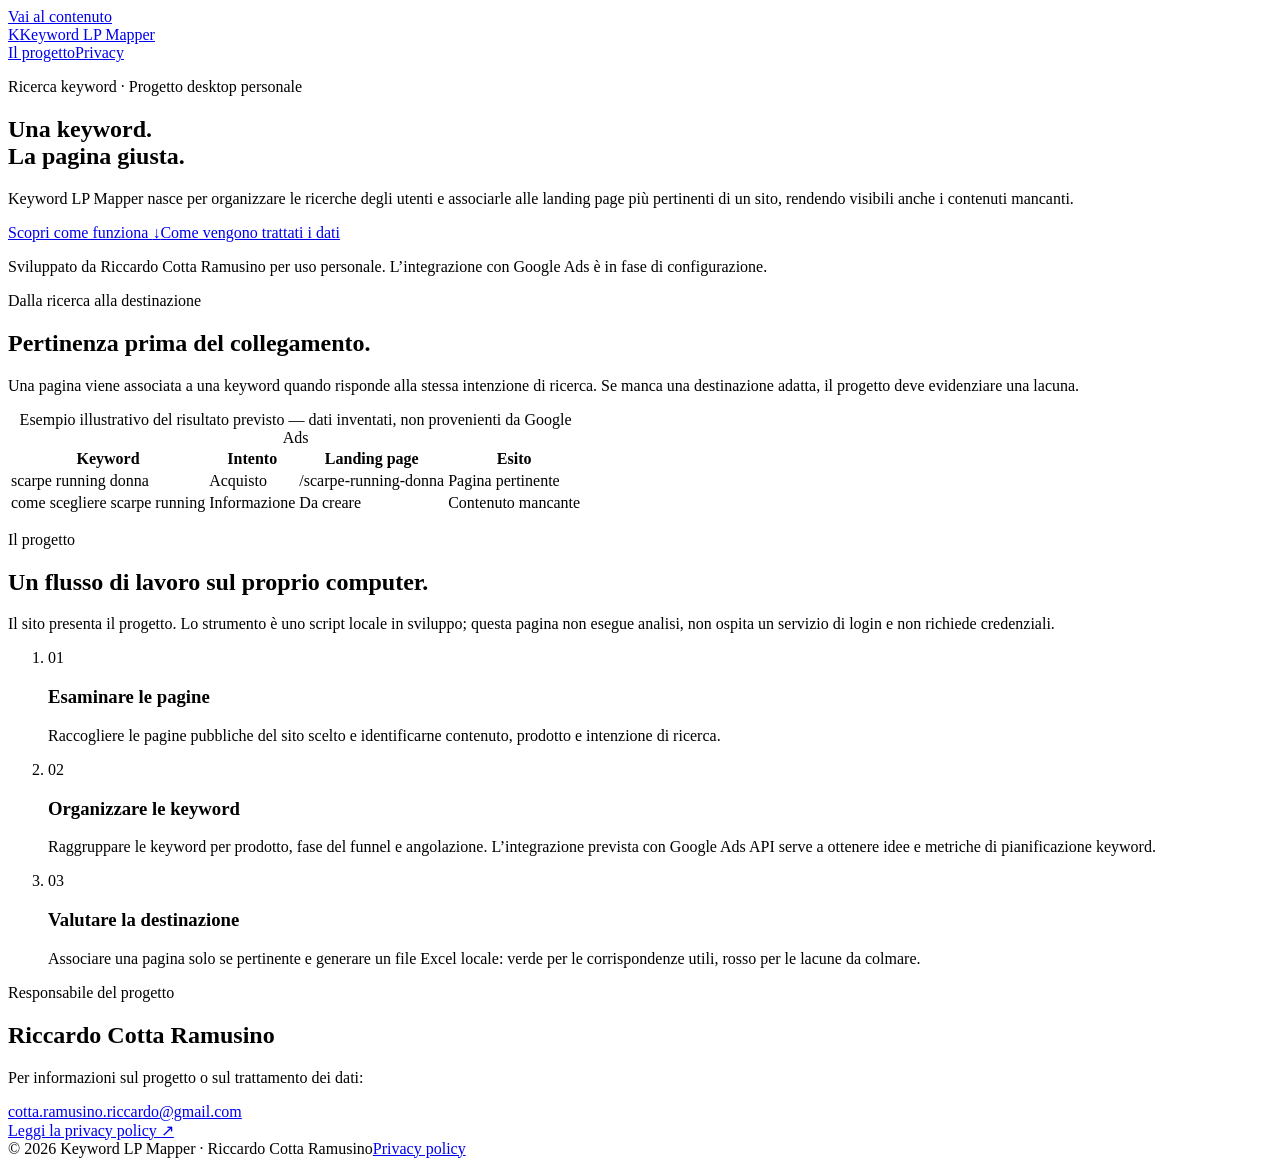
==== index.html @ 773bc9f0 "Add Keyword LP Mapper index.html" ====
<!doctype html>
<html lang="it">
<head>
  <meta charset="utf-8">
  <meta name="viewport" content="width=device-width, initial-scale=1">
  <title>Keyword LP Mapper — Ricerca keyword e landing page</title>
  <meta name="description" content="Keyword LP Mapper è un progetto desktop personale di Riccardo Cotta Ramusino per organizzare keyword e collegarle a landing page pertinenti.">
  <link rel="stylesheet" href="style.css">
</head>
<body>
  <a class="skip" href="#contenuto">Vai al contenuto</a>
  <header class="topbar wrap">
    <a class="brand" href="./" aria-label="Keyword LP Mapper, homepage"><span class="mark" aria-hidden="true">K</span><span>Keyword LP Mapper</span></a>
    <nav aria-label="Navigazione principale"><a href="#progetto">Il progetto</a><a href="privacy.html">Privacy</a></nav>
  </header>
  <main id="contenuto">
    <section class="hero wrap">
      <p class="eyebrow">Ricerca keyword · Progetto desktop personale</p>
      <h1>Una keyword.<br>La pagina giusta.</h1>
      <p class="lead">Keyword LP Mapper nasce per organizzare le ricerche degli utenti e associarle alle landing page più pertinenti di un sito, rendendo visibili anche i contenuti mancanti.</p>
      <div class="actions"><a class="button" href="#progetto">Scopri come funziona <span aria-hidden="true">↓</span></a><a class="text-link" href="privacy.html">Come vengono trattati i dati</a></div>
      <p class="status">Sviluppato da Riccardo Cotta Ramusino per uso personale. L’integrazione con Google Ads è in fase di configurazione.</p>
    </section>
    <section class="example wrap" aria-labelledby="example-title">
      <div class="section-intro"><p class="eyebrow">Dalla ricerca alla destinazione</p><h2 id="example-title">Pertinenza prima del collegamento.</h2><p>Una pagina viene associata a una keyword quando risponde alla stessa intenzione di ricerca. Se manca una destinazione adatta, il progetto deve evidenziare una lacuna.</p></div>
      <div class="table-scroll"><table>
        <caption>Esempio illustrativo del risultato previsto — dati inventati, non provenienti da Google Ads</caption>
        <thead><tr><th scope="col">Keyword</th><th scope="col">Intento</th><th scope="col">Landing page</th><th scope="col">Esito</th></tr></thead>
        <tbody><tr><td>scarpe running donna</td><td>Acquisto</td><td>/scarpe-running-donna</td><td><span class="badge good">Pagina pertinente</span></td></tr><tr><td>come scegliere scarpe running</td><td>Informazione</td><td>Da creare</td><td><span class="badge gap">Contenuto mancante</span></td></tr></tbody>
      </table></div>
    </section>
    <section class="project wrap" id="progetto" aria-labelledby="project-title">
      <div class="section-intro"><p class="eyebrow">Il progetto</p><h2 id="project-title">Un flusso di lavoro sul proprio computer.</h2><p>Il sito presenta il progetto. Lo strumento è uno script locale in sviluppo; questa pagina non esegue analisi, non ospita un servizio di login e non richiede credenziali.</p></div>
      <ol class="steps">
        <li><span class="number" aria-hidden="true">01</span><div><h3>Esaminare le pagine</h3><p>Raccogliere le pagine pubbliche del sito scelto e identificarne contenuto, prodotto e intenzione di ricerca.</p></div></li>
        <li><span class="number" aria-hidden="true">02</span><div><h3>Organizzare le keyword</h3><p>Raggruppare le keyword per prodotto, fase del funnel e angolazione. L’integrazione prevista con Google Ads API serve a ottenere idee e metriche di pianificazione keyword.</p></div></li>
        <li><span class="number" aria-hidden="true">03</span><div><h3>Valutare la destinazione</h3><p>Associare una pagina solo se pertinente e generare un file Excel locale: verde per le corrispondenze utili, rosso per le lacune da colmare.</p></div></li>
      </ol>
    </section>
    <section class="contact wrap" aria-labelledby="contact-title"><div><p class="eyebrow">Responsabile del progetto</p><h2 id="contact-title">Riccardo Cotta Ramusino</h2><p>Per informazioni sul progetto o sul trattamento dei dati:</p><a class="contact-email" href="mailto:cotta.ramusino.riccardo@gmail.com">cotta.ramusino.riccardo@gmail.com</a></div><a class="text-link" href="privacy.html">Leggi la privacy policy <span aria-hidden="true">↗</span></a></section>
  </main>
  <footer class="footer wrap"><span>© 2026 Keyword LP Mapper · Riccardo Cotta Ramusino</span><a href="privacy.html">Privacy policy</a></footer>
</body>
</html>
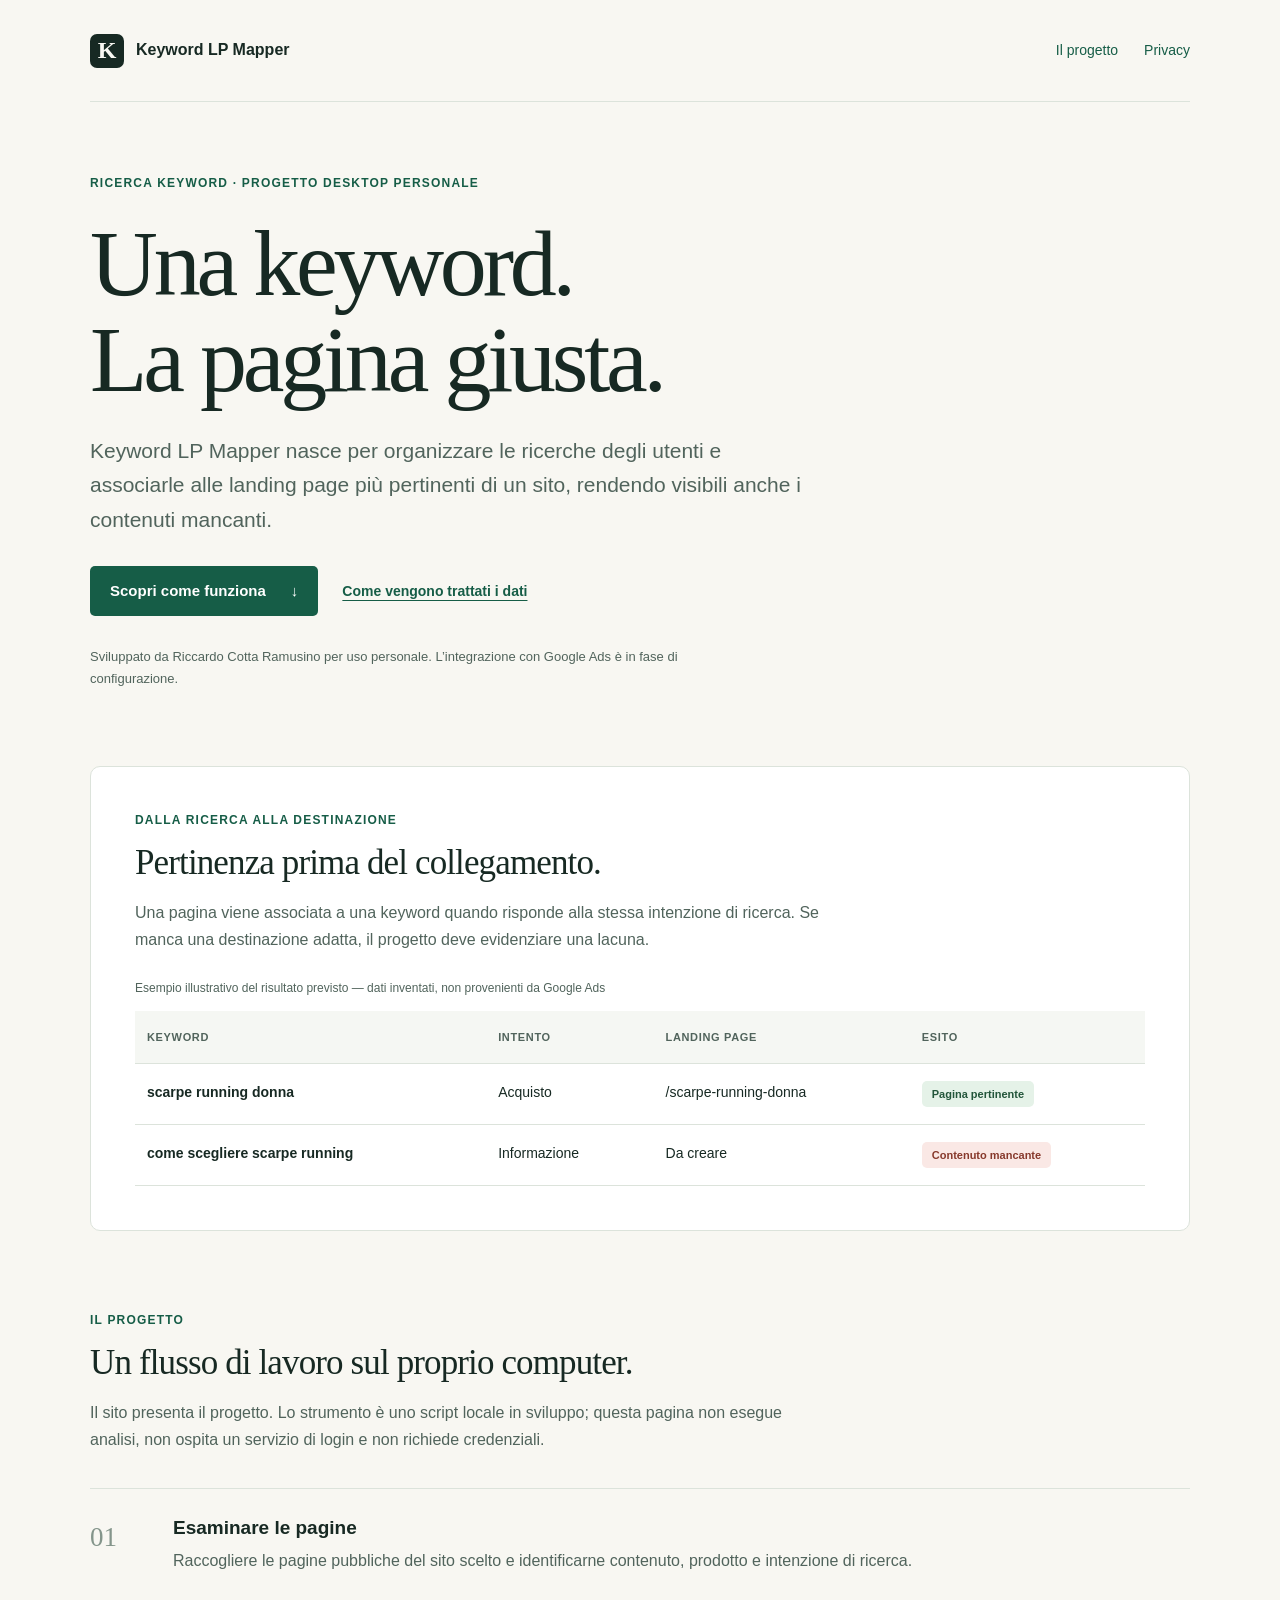
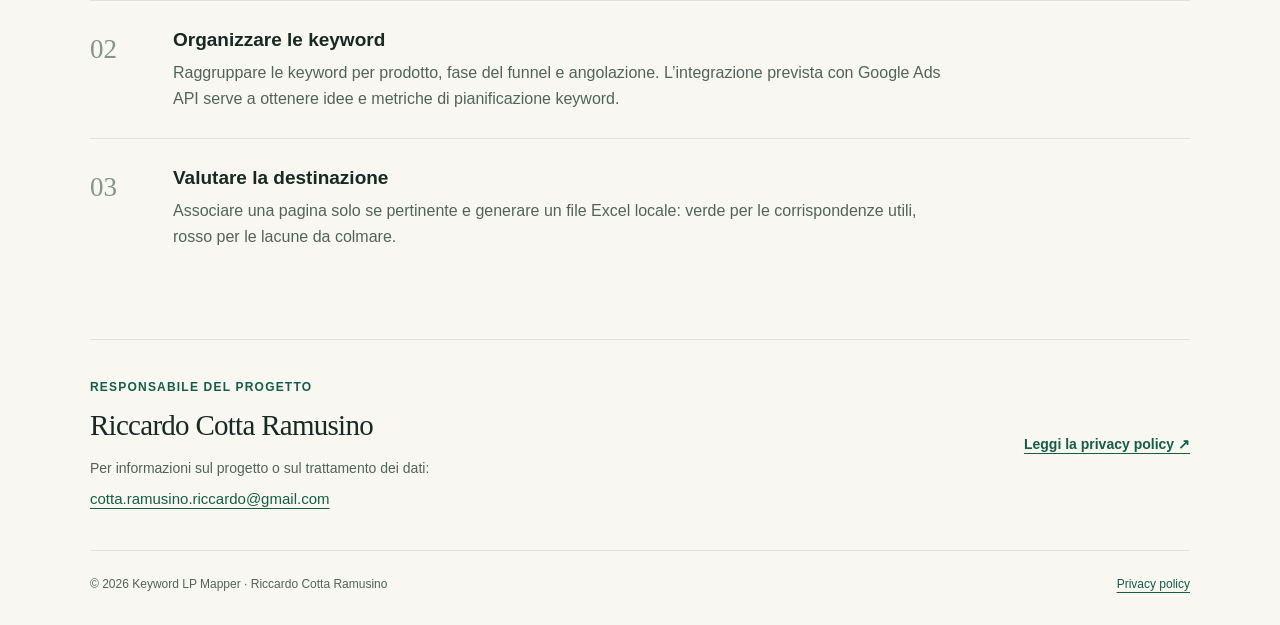
==== commit c4b4e21f: "Add Google Search Console ownership verification tag" ====
--- a/index.html
+++ b/index.html
@@ -1,6 +1,7 @@
 <!doctype html>
 <html lang="it">
 <head>
+  <meta name="google-site-verification" content="p6JzzJ_prfLja4cm_jQC_jwN1vloA4eAtKsxVsAzShk" />
   <meta charset="utf-8">
   <meta name="viewport" content="width=device-width, initial-scale=1">
   <title>Keyword LP Mapper — Ricerca keyword e landing page</title>
--- a/style.css
+++ b/style.css
@@ -0,0 +1,4 @@
+:root{--ink:#172923;--muted:#51645c;--paper:#f8f7f2;--line:#dce3db;--green:#165d47;--serif:Georgia,'Times New Roman',serif}
+*{box-sizing:border-box}html{scroll-behavior:smooth;scroll-padding-top:24px}body{margin:0;background:var(--paper);color:var(--ink);font:16px/1.65 -apple-system,BlinkMacSystemFont,'Segoe UI',sans-serif}a{color:var(--green);text-underline-offset:4px}a:focus-visible{outline:3px solid #ac6700;outline-offset:5px;border-radius:3px}.wrap{width:min(1100px,calc(100% - 64px));margin-inline:auto}.skip{position:absolute;left:16px;top:-100px;padding:10px 18px;background:white;z-index:10}.skip:focus{top:16px}.topbar{min-height:102px;display:flex;align-items:center;justify-content:space-between;gap:24px;border-bottom:1px solid var(--line)}.brand{display:flex;align-items:center;gap:12px;font-weight:750;color:var(--ink);text-decoration:none;line-height:1.3}.mark{display:grid;place-items:center;width:34px;height:34px;background:var(--ink);color:var(--paper);border-radius:7px;font-family:var(--serif);font-size:24px}nav{display:flex;gap:26px;font-size:14px}nav a{text-decoration:none}nav a:hover{text-decoration:underline}.hero{padding-top:72px;padding-bottom:64px}.eyebrow{font-size:12px;line-height:1.5;letter-spacing:.1em;text-transform:uppercase;font-weight:700;color:var(--green);margin:0 0 24px}h1{font-family:var(--serif);font-size:clamp(48px,7.8vw,94px);font-weight:400;line-height:1.02;letter-spacing:-.045em;margin:0 0 26px;max-width:850px}.lead{font-size:21px;line-height:1.65;color:var(--muted);max-width:725px;margin:0 0 28px}.actions{display:flex;align-items:center;gap:24px;flex-wrap:wrap}.button{display:inline-flex;gap:25px;align-items:center;background:var(--green);color:white;border-radius:5px;text-decoration:none;font-size:15px;font-weight:650;padding:13px 20px}.button:hover{background:#104533}.text-link{font-size:14px;font-weight:650}.status{font-size:13px;color:var(--muted);max-width:670px;margin-top:30px}.example{padding:44px;border:1px solid var(--line);background:#fff;border-radius:10px}.section-intro{max-width:700px}.section-intro .eyebrow{margin-bottom:13px}h2{font-family:var(--serif);font-weight:400;font-size:35px;line-height:1.2;letter-spacing:-.025em;margin:0 0 16px}.section-intro p:not(.eyebrow){color:var(--muted);margin-top:0}.table-scroll{overflow-x:auto;margin-top:26px}table{width:100%;border-collapse:collapse;text-align:left;font-size:14px}caption{text-align:left;color:var(--muted);font-size:12px;margin-bottom:12px}th{font-size:11px;text-transform:uppercase;letter-spacing:.06em;color:var(--muted);font-weight:700;background:#f5f7f3}td,th{padding:17px 16px;border-bottom:1px solid var(--line);vertical-align:top}th:first-child,td:first-child{padding-left:12px}td:first-child{font-weight:600}.badge{display:inline-block;white-space:nowrap;font-size:11px;font-weight:700;padding:4px 10px;border-radius:5px}.good{background:#e5f2e8;color:#22553a}.gap{background:#fae8e5;color:#87392c}.project{padding-top:80px;padding-bottom:62px}.steps{padding:0;margin:35px 0 0;list-style:none}.steps li{display:grid;grid-template-columns:68px 1fr;gap:15px;padding:26px 0;border-top:1px solid var(--line)}.number{font-family:var(--serif);font-size:27px;color:#84958b}.steps h3{font-size:19px;line-height:1.4;margin:0 0 6px}.steps p{margin:0;color:var(--muted);max-width:770px}.contact{padding-top:38px;padding-bottom:38px;border-top:1px solid var(--line);display:flex;align-items:center;justify-content:space-between;gap:30px}.contact .eyebrow{margin-bottom:12px}.contact h2{font-size:29px;margin-bottom:10px}.contact p:not(.eyebrow){color:var(--muted);font-size:14px;margin-bottom:6px}.contact-email{overflow-wrap:anywhere;font-size:15px}.footer{display:flex;justify-content:space-between;gap:20px;border-top:1px solid var(--line);padding-top:24px;padding-bottom:30px;font-size:12px;color:var(--muted)}.policy{max-width:850px;padding-top:65px;padding-bottom:55px}.policy h1{font-size:clamp(46px,7vw,67px);margin-bottom:24px}.policy .lead{font-size:19px}.policy-note{background:#eaf0e8;padding:22px 24px;border-left:3px solid var(--green);font-size:15px;border-radius:0 5px 5px 0}.policy section{margin-top:38px}.policy h2{font-size:27px}.policy p{color:var(--muted)}.policy code{font-size:13px;background:#e9ece6;padding:2px 4px;border-radius:3px;overflow-wrap:anywhere}.policy .button{margin-top:30px}
+@media(max-width:700px){.wrap{width:calc(100% - 36px)}.topbar{min-height:84px;align-items:flex-start;padding-top:23px;padding-bottom:20px;gap:14px}.brand{font-size:14px;gap:8px;max-width:175px}.mark{width:30px;height:30px;flex-shrink:0}nav{gap:14px;font-size:12px;padding-top:4px}.hero{padding-top:46px;padding-bottom:40px}.eyebrow{font-size:10px;margin-bottom:20px}.lead{font-size:18px}.actions{gap:16px;align-items:flex-start;flex-direction:column}.status{font-size:12px}.example{padding:25px 20px}.section-intro h2{font-size:29px}.section-intro p:not(.eyebrow){font-size:15px}.example table{min-width:680px}.project{padding-top:49px;padding-bottom:35px}.steps li{grid-template-columns:40px 1fr;gap:10px;padding:22px 0}.steps p{font-size:15px}.contact{align-items:flex-start;flex-direction:column;gap:20px}.footer{flex-direction:column;gap:8px}.policy{padding-top:40px}.policy h2{font-size:24px}.policy-note{padding:18px}.policy section{margin-top:30px}}
+@media(prefers-reduced-motion:reduce){html{scroll-behavior:auto}}
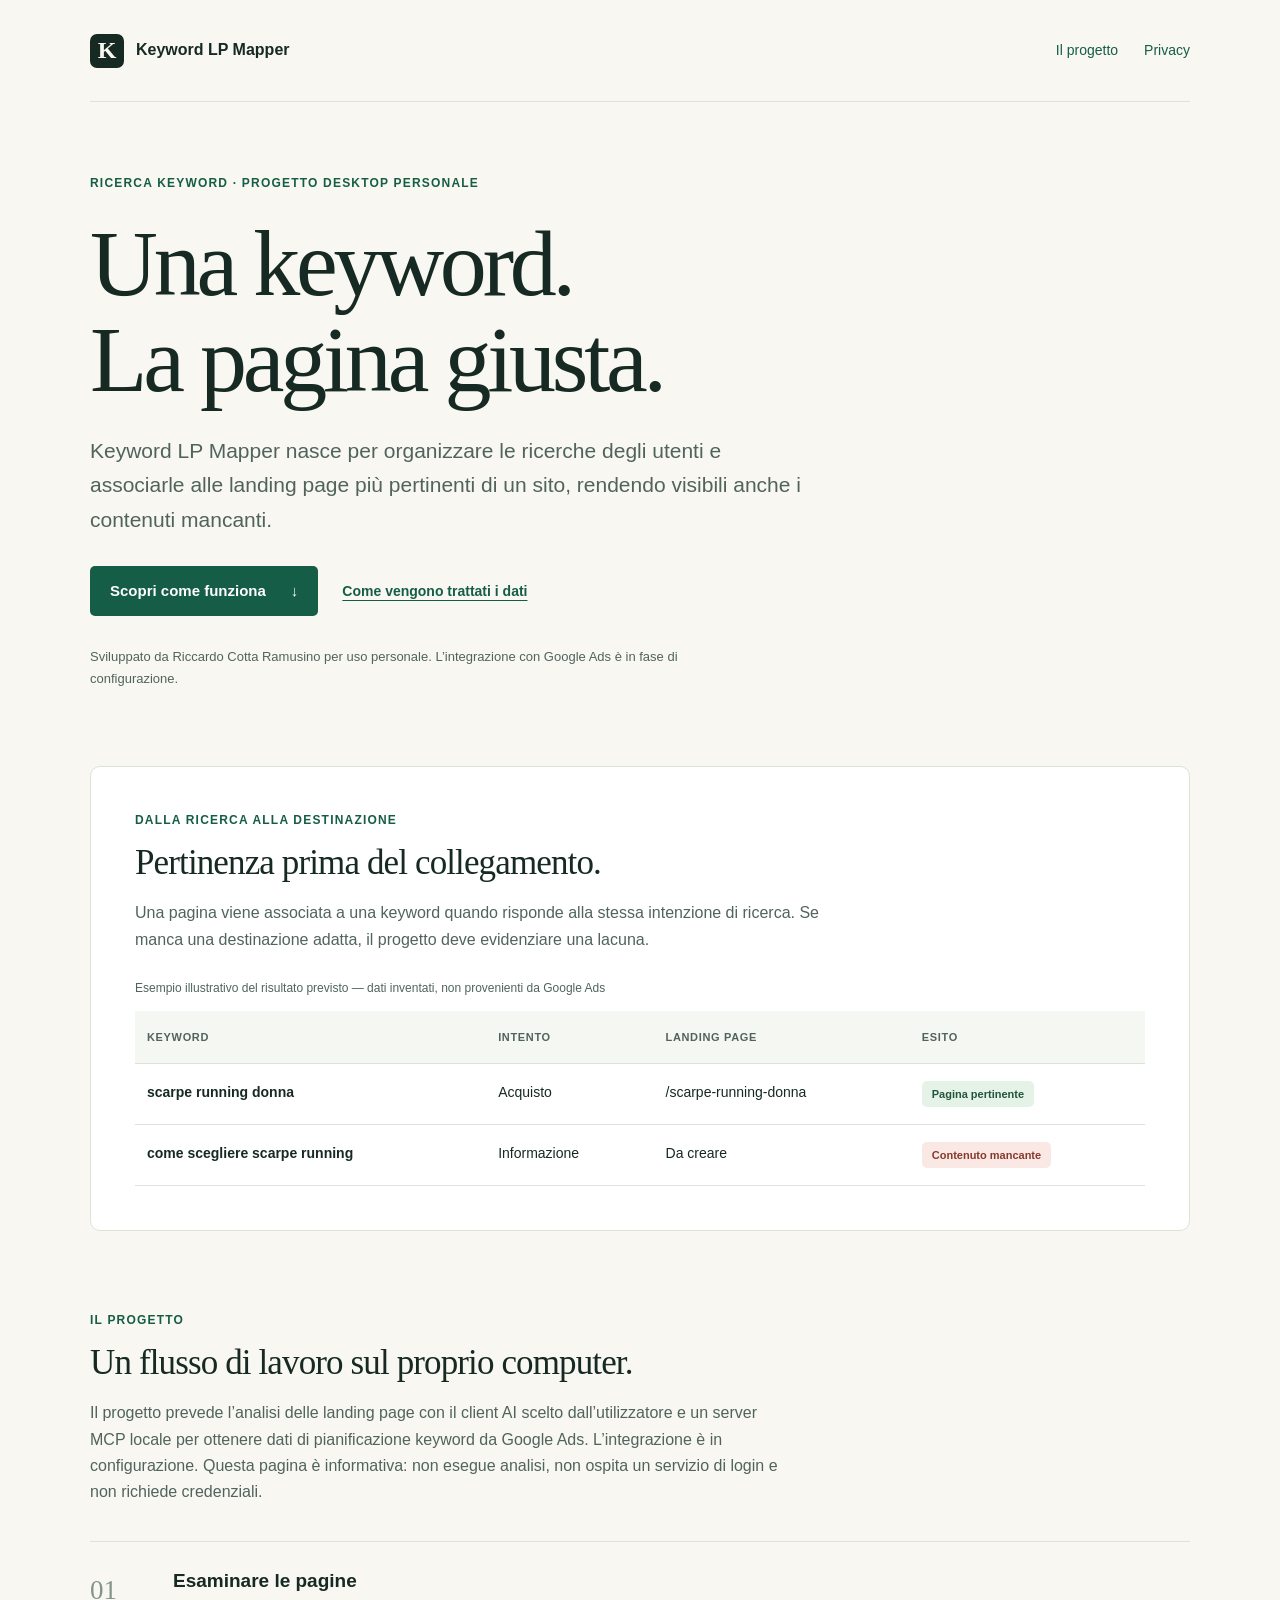
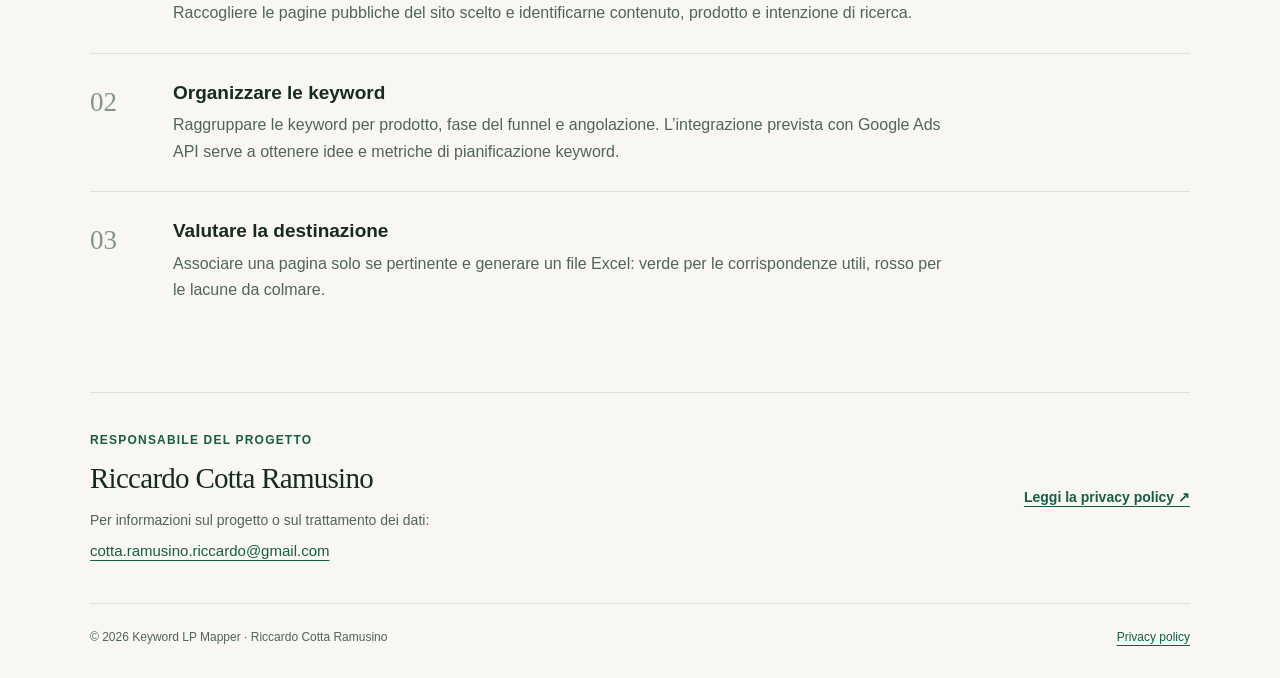
==== commit 668b9b2b: "Describe the local MCP and AI client data flow in index.html" ====
--- a/index.html
+++ b/index.html
@@ -31,11 +31,11 @@
       </table></div>
     </section>
     <section class="project wrap" id="progetto" aria-labelledby="project-title">
-      <div class="section-intro"><p class="eyebrow">Il progetto</p><h2 id="project-title">Un flusso di lavoro sul proprio computer.</h2><p>Il sito presenta il progetto. Lo strumento è uno script locale in sviluppo; questa pagina non esegue analisi, non ospita un servizio di login e non richiede credenziali.</p></div>
+      <div class="section-intro"><p class="eyebrow">Il progetto</p><h2 id="project-title">Un flusso di lavoro sul proprio computer.</h2><p>Il progetto prevede l’analisi delle landing page con il client AI scelto dall’utilizzatore e un server MCP locale per ottenere dati di pianificazione keyword da Google Ads. L’integrazione è in configurazione. Questa pagina è informativa: non esegue analisi, non ospita un servizio di login e non richiede credenziali.</p></div>
       <ol class="steps">
         <li><span class="number" aria-hidden="true">01</span><div><h3>Esaminare le pagine</h3><p>Raccogliere le pagine pubbliche del sito scelto e identificarne contenuto, prodotto e intenzione di ricerca.</p></div></li>
         <li><span class="number" aria-hidden="true">02</span><div><h3>Organizzare le keyword</h3><p>Raggruppare le keyword per prodotto, fase del funnel e angolazione. L’integrazione prevista con Google Ads API serve a ottenere idee e metriche di pianificazione keyword.</p></div></li>
-        <li><span class="number" aria-hidden="true">03</span><div><h3>Valutare la destinazione</h3><p>Associare una pagina solo se pertinente e generare un file Excel locale: verde per le corrispondenze utili, rosso per le lacune da colmare.</p></div></li>
+        <li><span class="number" aria-hidden="true">03</span><div><h3>Valutare la destinazione</h3><p>Associare una pagina solo se pertinente e generare un file Excel: verde per le corrispondenze utili, rosso per le lacune da colmare.</p></div></li>
       </ol>
     </section>
     <section class="contact wrap" aria-labelledby="contact-title"><div><p class="eyebrow">Responsabile del progetto</p><h2 id="contact-title">Riccardo Cotta Ramusino</h2><p>Per informazioni sul progetto o sul trattamento dei dati:</p><a class="contact-email" href="mailto:cotta.ramusino.riccardo@gmail.com">cotta.ramusino.riccardo@gmail.com</a></div><a class="text-link" href="privacy.html">Leggi la privacy policy <span aria-hidden="true">↗</span></a></section>
